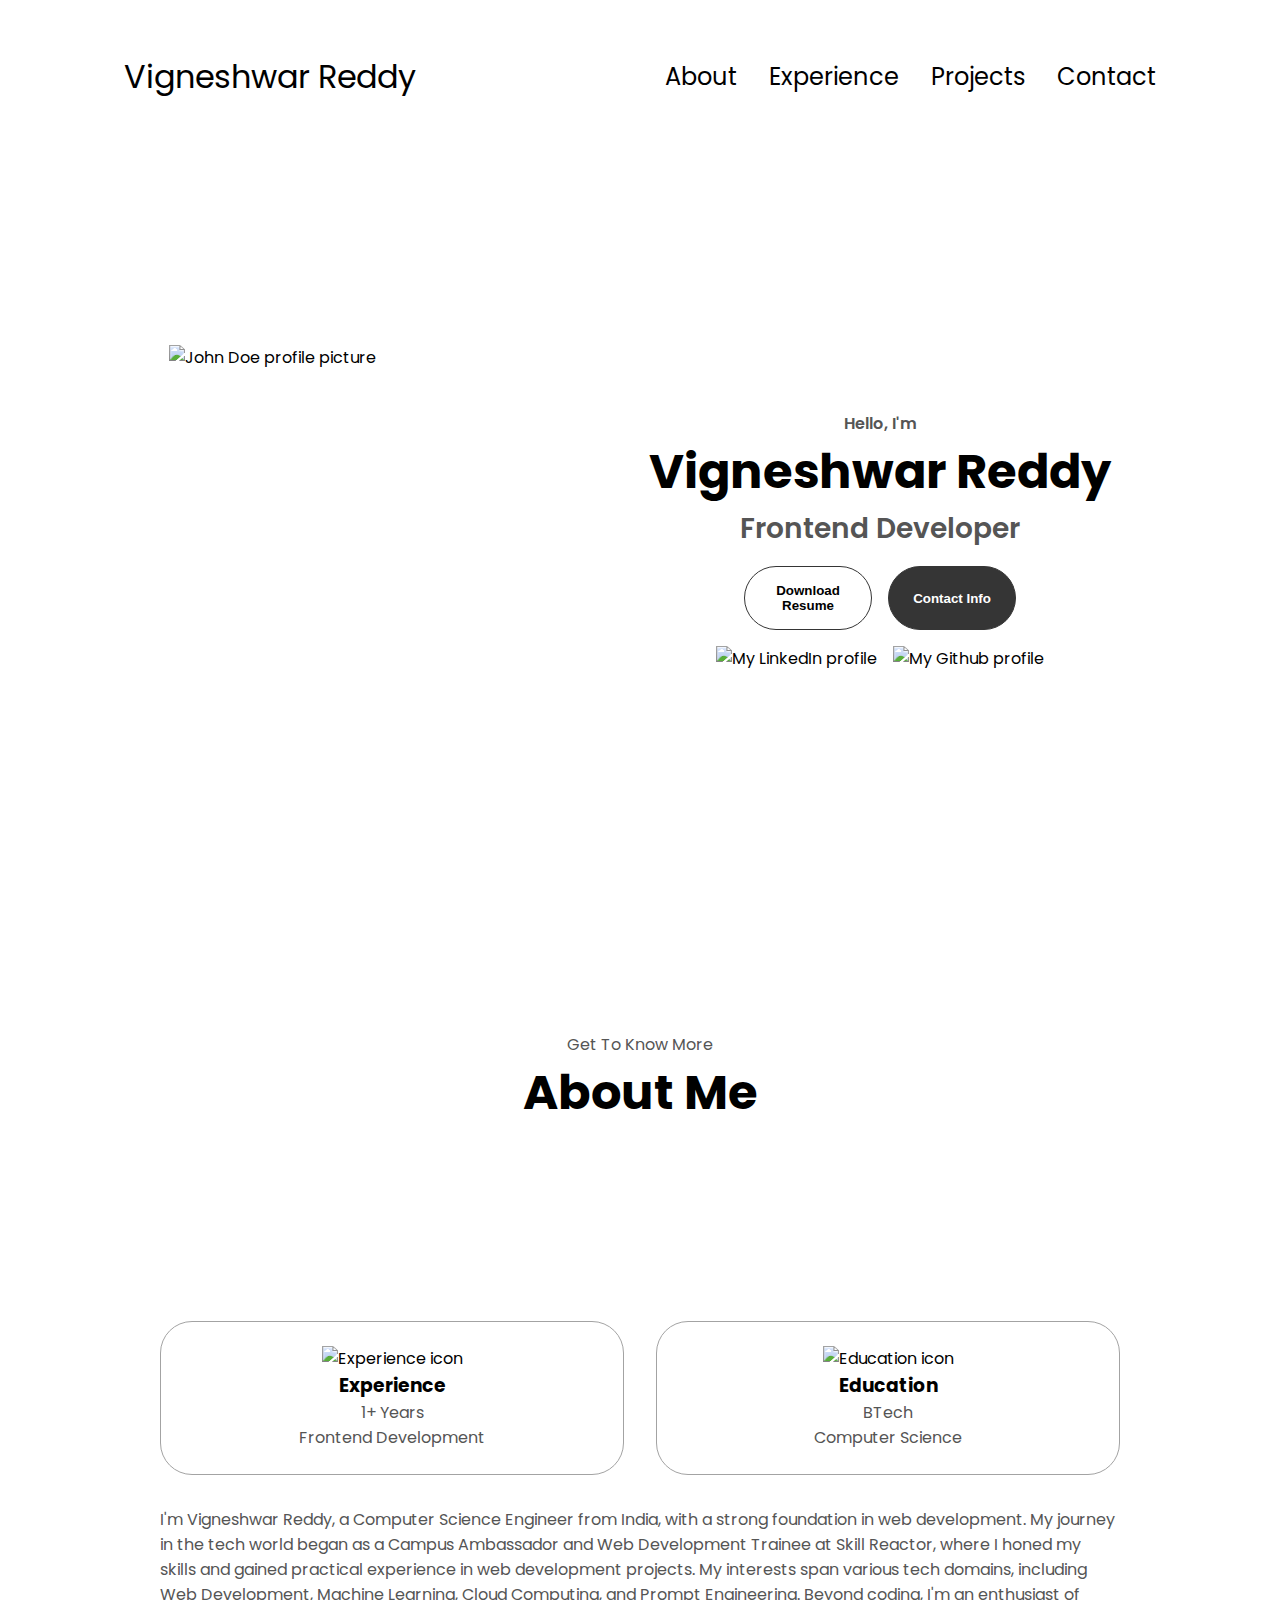
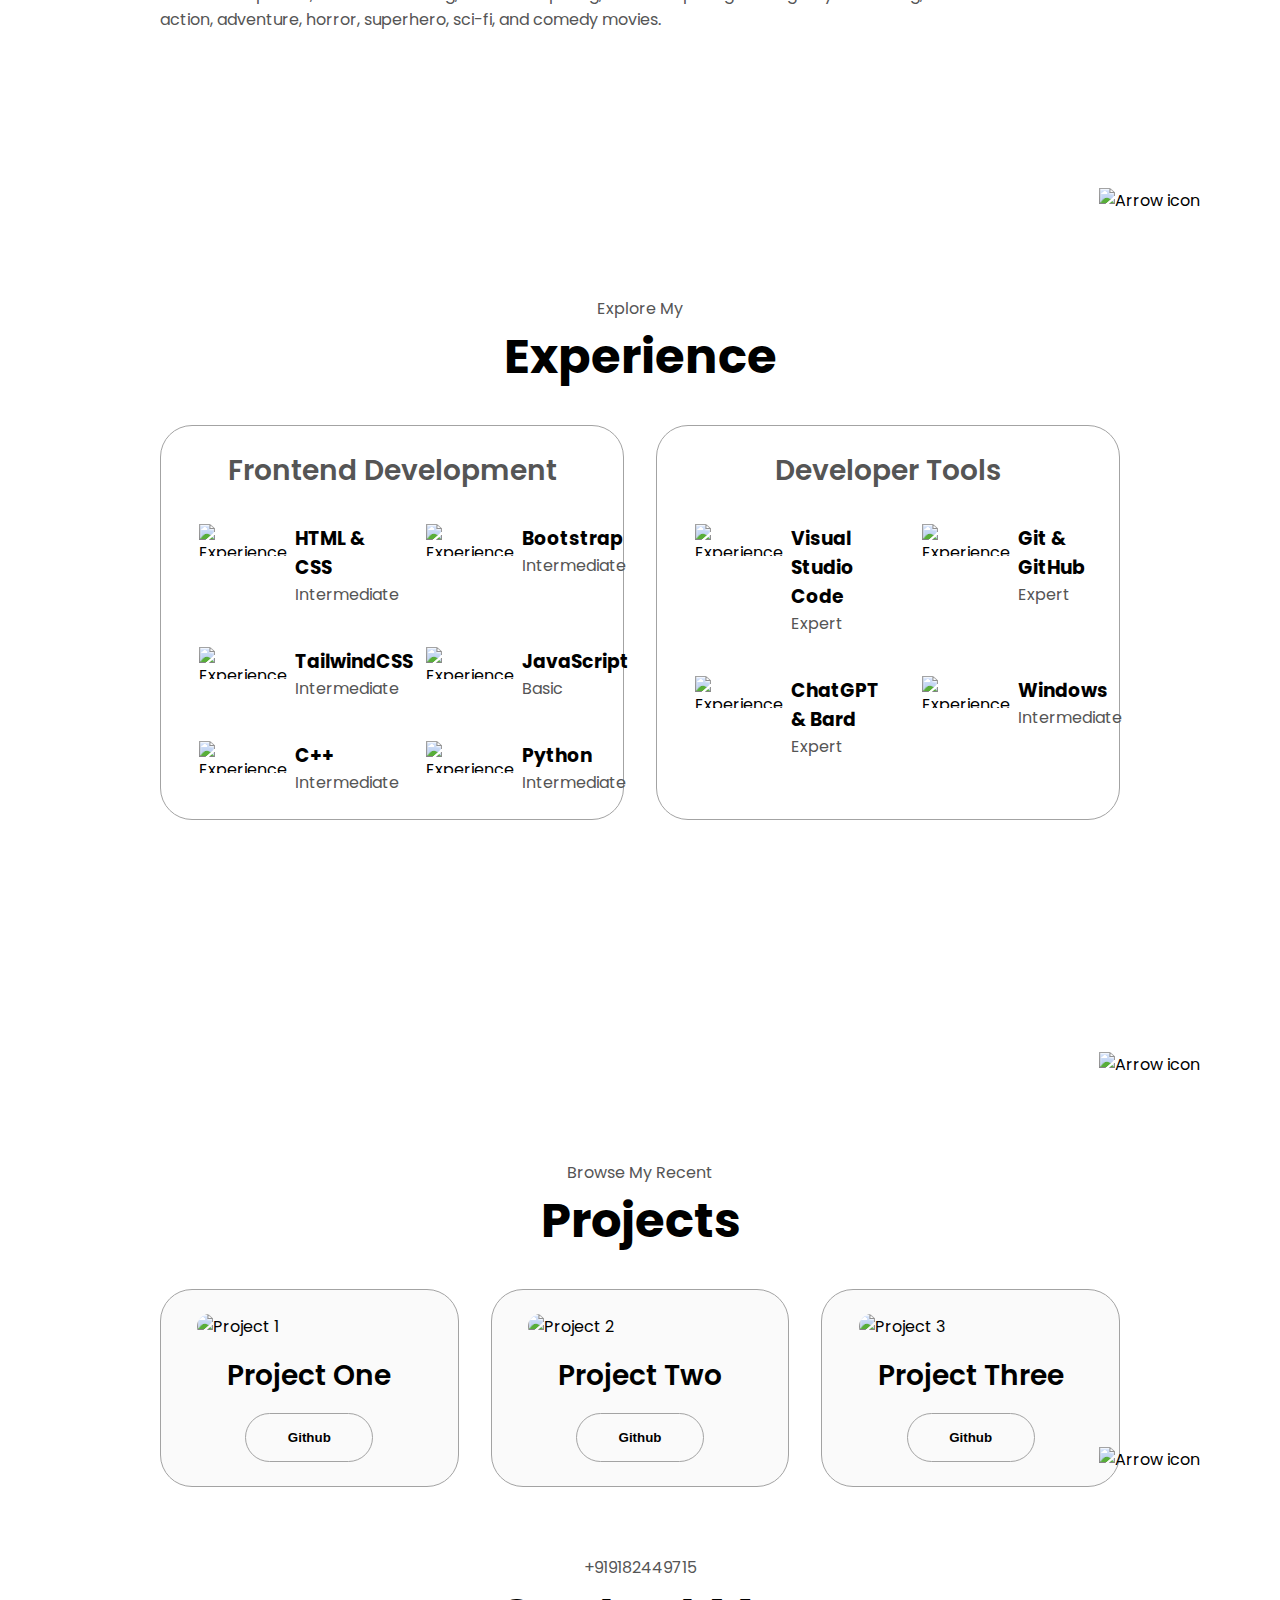
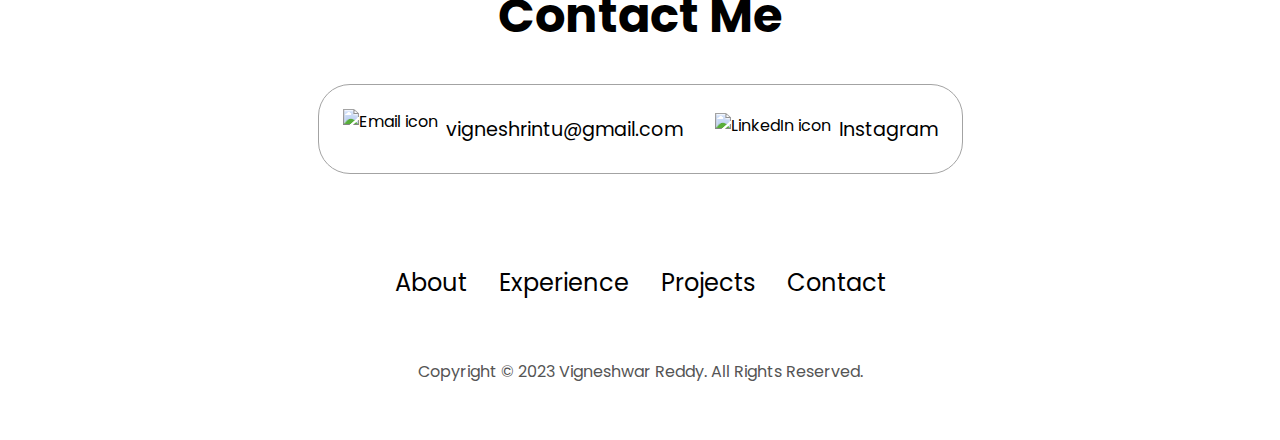
==== Portfolio/index.html @ 5e2b3e33 "Added Portfolio" ====
<!DOCTYPE html>
<html lang="en">
  <head>
    <meta charset="UTF-8" />
    <meta http-equiv="X-UA-Compatible" content="IE=edge" />
    <meta name="viewport" content="width=device-width, initial-scale=1.0" />
    <title>Portfolio</title>
    <link rel="stylesheet" href="style.css" />
    <link rel="stylesheet" href="mediaqueries.css" />
  </head>
  <body>
    <nav id="desktop-nav">
      <div class="logo">Vigneshwar Reddy</div>
      <div>
        <ul class="nav-links">
          <li><a href="#about">About</a></li>
          <li><a href="#experience">Experience</a></li>
          <li><a href="#projects">Projects</a></li>
          <li><a href="#contact">Contact</a></li>
        </ul>
      </div>
    </nav>
    <nav id="hamburger-nav">
      <div class="logo">Vigneshwar Reddy</div>
      <div class="hamburger-menu">
        <div class="hamburger-icon" onclick="toggleMenu()">
          <span></span>
          <span></span>
          <span></span>
        </div>
        <div class="menu-links">
          <li><a href="#about" onclick="toggleMenu()">About</a></li>
          <li><a href="#experience" onclick="toggleMenu()">Experience</a></li>
          <li><a href="#projects" onclick="toggleMenu()">Projects</a></li>
          <li><a href="#contact" onclick="toggleMenu()">Contact</a></li>
        </div>
      </div>
    </nav>
    <section id="profile">
      <div class="section__pic-container">
        <img src="./assets/profile-pic.png" alt="John Doe profile picture" />
      </div>
      <div class="section__text">
        <p class="section__text__p1">Hello, I'm</p>
        <h1 class="title">Vigneshwar Reddy</h1>
        <p class="section__text__p2">Frontend Developer</p>
        <div class="btn-container">
          <button
            class="btn btn-color-2"
            onclick="window.open('./assets/Resume.pdf')"
          >
            Download Resume
          </button>
          <button class="btn btn-color-1" onclick="location.href='./#contact'">
            Contact Info
          </button>
        </div>
        <div id="socials-container">
          <img
            src="./assets/linkedin.png"
            alt="My LinkedIn profile"
            class="icon"
            onclick="location.href='https:linkedin.com/in/vigneshrintu/'"
          />
          <img
            src="./assets/github.png"
            alt="My Github profile"
            class="icon"
            onclick="location.href='https://github.com/vigneshrintu/'"
          />
        </div>
      </div>
    </section>
    <section id="about">
      <p class="section__text__p1">Get To Know More</p>
      <h1 class="title">About Me</h1>
      <div class="section-container">
       
        <div class="about-details-container">
          <div class="about-containers">
            <div class="details-container">
              <img
                src="./assets/experience.png"
                alt="Experience icon"
                class="icon"
              />
              <h3>Experience</h3>
              <p>1+ Years <br />Frontend Development</p>
            </div>
            <div class="details-container">
              <img
                src="./assets/education.png"
                alt="Education icon"
                class="icon"
              />
              <h3>Education</h3>
              <p>BTech<br />Computer Science</p>
            </div>
          </div>
          <div class="text-container">
            <p>
              I'm Vigneshwar Reddy, a Computer Science Engineer from India, with
              a strong foundation in web development. My journey in the tech
              world began as a Campus Ambassador and Web Development Trainee at
              Skill Reactor, where I honed my skills and gained practical
              experience in web development projects. My interests span various
              tech domains, including Web Development, Machine Learning, Cloud
              Computing, and Prompt Engineering. Beyond coding, I'm an
              enthusiast of action, adventure, horror, superhero, sci-fi, and
              comedy movies.
            </p>
          </div>
        </div>
      </div>
      <img
        src="./assets/arrow.png"
        alt="Arrow icon"
        class="icon arrow"
        onclick="location.href='./#experience'"
      />
    </section>
    <section id="experience">
      <p class="section__text__p1">Explore My</p>
      <h1 class="title">Experience</h1>
      <div class="experience-details-container">
        <div class="about-containers">
          <div class="details-container">
            <h2 class="experience-sub-title">Frontend Development</h2>
            <div class="article-container">
              <article>
                <img
                  src="./assets/checkmark.png"
                  alt="Experience icon"
                  class="icon"
                />
                <div>
                  <h3>HTML & CSS</h3>
                  <p>Intermediate</p>
                </div>
              </article>
              <article>
                <img
                  src="./assets/checkmark.png"
                  alt="Experience icon"
                  class="icon"
                />
                <div>
                  <h3>Bootstrap</h3>
                  <p>Intermediate</p>
                </div>
              </article>
              <article>
                <img
                  src="./assets/checkmark.png"
                  alt="Experience icon"
                  class="icon"
                />
                <div>
                  <h3>TailwindCSS</h3>
                  <p>Intermediate</p>
                </div>
              </article>
              <article>
                <img
                  src="./assets/checkmark.png"
                  alt="Experience icon"
                  class="icon"
                />
                <div>
                  <h3>JavaScript</h3>
                  <p>Basic</p>
                </div>
              </article>
              <article>
                <img
                  src="./assets/checkmark.png"
                  alt="Experience icon"
                  class="icon"
                />
                <div>
                  <h3>C++</h3>
                  <p>Intermediate</p>
                </div>
              </article>
              <article>
                <img
                  src="./assets/checkmark.png"
                  alt="Experience icon"
                  class="icon"
                />
                <div>
                  <h3>Python</h3>
                  <p>Intermediate</p>
                </div>
              </article>
            </div>
          </div>
          <div class="details-container">
            <h2 class="experience-sub-title">Developer Tools</h2>
            <div class="article-container">
              <article>
                <img
                  src="./assets/checkmark.png"
                  alt="Experience icon"
                  class="icon"
                />
                <div>
                  <h3>Visual Studio Code</h3>
                  <p>Expert</p>
                </div>
              </article>
              <article>
                <img
                  src="./assets/checkmark.png"
                  alt="Experience icon"
                  class="icon"
                />
                <div>
                  <h3>Git & GitHub</h3>
                  <p>Expert</p>
                </div>
              </article>
              <article>
                <img
                  src="./assets/checkmark.png"
                  alt="Experience icon"
                  class="icon"
                />
                <div>
                  <h3>ChatGPT & Bard</h3>
                  <p>Expert</p>
                </div>
              </article>
              <article>
                <img
                  src="./assets/checkmark.png"
                  alt="Experience icon"
                  class="icon"
                />
                <div>
                  <h3>Windows</h3>
                  <p>Intermediate</p>
                </div>
              </article>
            </div>
          </div>
        </div>
      </div>
      <img
        src="./assets/arrow.png"
        alt="Arrow icon"
        class="icon arrow"
        onclick="location.href='./#projects'"
      />
    </section>
    <section id="projects">
      <p class="section__text__p1">Browse My Recent</p>
      <h1 class="title">Projects</h1>
      <div class="experience-details-container">
        <div class="about-containers">
          <div class="details-container color-container">
            <div class="article-container">
              <img
                src="./assets/project-1.png"
                alt="Project 1"
                class="project-img"
              />
            </div>
            <h2 class="experience-sub-title project-title">Project One</h2>
            <div class="btn-container">
              <button
                class="btn btn-color-2 project-btn"
                onclick="location.href='https://github.com/vigneshrintu/'"
              >
                Github
              </button>
              
            </div>
          </div>
          <div class="details-container color-container">
            <div class="article-container">
              <img
                src="./assets/project-2.png"
                alt="Project 2"
                class="project-img"
              />
            </div>
            <h2 class="experience-sub-title project-title">Project Two</h2>
            <div class="btn-container">
              <button
                class="btn btn-color-2 project-btn"
                onclick="location.href='https://github.com/vigneshrintu/'"
              >
                Github
             
            </div>
          </div>
          <div class="details-container color-container">
            <div class="article-container">
              <img
                src="./assets/project-3.png"
                alt="Project 3"
                class="project-img"
              />
            </div>
            <h2 class="experience-sub-title project-title">Project Three</h2>
            <div class="btn-container">
              <button
                class="btn btn-color-2 project-btn"
                onclick="location.href='https://github.com/vigneshrintu/'"
              >
                Github
              </button>
            </div>
          </div>
        </div>
      </div>
      <img
        src="./assets/arrow.png"
        alt="Arrow icon"
        class="icon arrow"
        onclick="location.href='./#contact'"
      />
    </section>
    <section id="contact">
      <p class="section__text__p1">+919182449715</p>
      <h1 class="title">Contact Me</h1>
      <div class="contact-info-upper-container">
        <div class="contact-info-container">
          <img
            src="./assets/email.png"
            alt="Email icon"
            class="icon contact-icon email-icon"
          />
          <p>
            <a href="mailto:vigneshrintu@gmail.com">vigneshrintu@gmail.com</a>
          </p>
        </div>
        <div class="contact-info-container">
          <img
            src="./assets/instagram.webp"
            alt="LinkedIn icon"
            class="icon contact-icon"
          />
          <p>
            <a
              href="https://instagram.com/rin2_reddy?utm_source=qr&igshid=MzNlNGNkZWQ4Mg=="
              >Instagram</a
            >
          </p>
        </div>
      </div>
    </section>
    <footer>
      <nav>
        <div class="nav-links-container">
          <ul class="nav-links">
            <li><a href="#about">About</a></li>
            <li><a href="#experience">Experience</a></li>
            <li><a href="#projects">Projects</a></li>
            <li><a href="#contact">Contact</a></li>
          </ul>
        </div>
      </nav>
      <p>Copyright &#169; 2023 Vigneshwar Reddy. All Rights Reserved.</p>
    </footer>
    <script src="script.js"></script>
  </body>
</html>
---- Portfolio/style.css ----
/* GENERAL */

@import url("https://fonts.googleapis.com/css2?family=Poppins:wght@300;400;500;600&display=swap");

* {
  margin: 0;
  padding: 0;
}

body {
  font-family: "Poppins", sans-serif;
}

html {
  scroll-behavior: smooth;
}

p {
  color: rgb(85, 85, 85);
}

/* TRANSITION */

a,
.btn {
  transition: all 300ms ease;
}

/* DESKTOP NAV */

nav,
.nav-links {
  display: flex;
}

nav {
  justify-content: space-around;
  align-items: center;
  height: 17vh;
}

.nav-links {
  gap: 2rem;
  list-style: none;
  font-size: 1.5rem;
}

a {
  color: black;
  text-decoration: none;
  text-decoration-color: white;
}

a:hover {
  color: grey;
  text-decoration: underline;
  text-underline-offset: 1rem;
  text-decoration-color: rgb(181, 181, 181);
}

.logo {
  font-size: 2rem;
}

.logo:hover {
  cursor: default;
}

/* HAMBURGER MENU */

#hamburger-nav {
  display: none;
}

.hamburger-menu {
  position: relative;
  display: inline-block;
}

.hamburger-icon {
  display: flex;
  flex-direction: column;
  justify-content: space-between;
  height: 24px;
  width: 30px;
  cursor: pointer;
}

.hamburger-icon span {
  width: 100%;
  height: 2px;
  background-color: black;
  transition: all 0.3 ease-in-out;
}

.menu-links {
  position: absolute;
  top: 100%;
  right: 0;
  background-color: white;
  width: fit-content;
  max-height: 0;
  overflow: hidden;
  transition: all 0.3 ease-in-out;
}

.menu-links a {
  display: block;
  padding: 10px;
  text-align: center;
  font-size: 1.5rem;
  color: black;
  text-decoration: none;
  transition: all 0.3 ease-in-out;
}

.menu-links li {
  list-style: none;
}

.menu-links.open {
  max-height: 300px;
}

.hamburger-icon.open span:first-child {
  transform: rotate(45deg) translate(10px, 5px);
}

.hamburger-icon.open span:nth-child(2) {
  opacity: 0;
}

.hamburger-icon.open span:last-child {
  transform: rotate(-45deg) translate(10px, -5px);
}

.hamburger-icon span:first-child {
  transform: none;
}

.hamburger-icon span:first-child {
  opacity: 1;
}

.hamburger-icon span:first-child {
  transform: none;
}

/* SECTIONS */

section {
  padding-top: 4vh;
  height: 96vh;
  margin: 0 10rem;
  box-sizing: border-box;
  min-height: fit-content;
}

.section-container {
  display: flex;
}

/* PROFILE SECTION */

#profile {
  display: flex;
  justify-content: center;
  gap: 5rem;
  height: 80vh;
}

.section__pic-container {
  display: flex;
  height: 400px;
  width: 400px;
  margin: auto 0;
}

.section__text {
  align-self: center;
  text-align: center;
}

.section__text p {
  font-weight: 600;
}

.section__text__p1 {
  text-align: center;
}

.section__text__p2 {
  font-size: 1.75rem;
  margin-bottom: 1rem;
}

.title {
  font-size: 3rem;
  text-align: center;
}

#socials-container {
  display: flex;
  justify-content: center;
  margin-top: 1rem;
  gap: 1rem;
}

/* ICONS */

.icon {
  cursor: pointer;
  height: 2rem;
}

/* BUTTONS */

.btn-container {
  display: flex;
  justify-content: center;
  gap: 1rem;
}

.btn {
  font-weight: 600;
  transition: all 300ms ease;
  padding: 1rem;
  width: 8rem;
  border-radius: 2rem;
}

.btn-color-1,
.btn-color-2 {
  border: rgb(53, 53, 53) 0.1rem solid;
}

.btn-color-1:hover,
.btn-color-2:hover {
  cursor: pointer;
}

.btn-color-1,
.btn-color-2:hover {
  background: rgb(53, 53, 53);
  color: white;
}

.btn-color-1:hover {
  background: rgb(0, 0, 0);
}

.btn-color-2 {
  background: none;
}

.btn-color-2:hover {
  border: rgb(255, 255, 255) 0.1rem solid;
}

.btn-container {
  gap: 1rem;
}

/* ABOUT SECTION */

#about {
  position: relative;
}

.about-containers {
  gap: 2rem;
  margin-bottom: 2rem;
  margin-top: 2rem;
}

.about-details-container {
  justify-content: center;
  flex-direction: column;
}

.about-containers,
.about-details-container {
  display: flex;
}

.about-pic {
  border-radius: 2rem;
}

.arrow {
  position: absolute;
  right: -5rem;
  bottom: 2.5rem;
}

.details-container {
  padding: 1.5rem;
  flex: 1;
  background: white;
  border-radius: 2rem;
  border: rgb(53, 53, 53) 0.1rem solid;
  border-color: rgb(163, 163, 163);
  text-align: center;
}

.section-container {
  gap: 4rem;
  height: 80%;
}

.section__pic-container {
  height: 400px;
  width: 400px;
  margin: auto 0;
}

/* EXPERIENCE SECTION */

#experience {
  position: relative;
}

.experience-sub-title {
  color: rgb(85, 85, 85);
  font-weight: 600;
  font-size: 1.75rem;
  margin-bottom: 2rem;
}

.experience-details-container {
  display: flex;
  justify-content: center;
  flex-direction: column;
}

.article-container {
  display: flex;
  text-align: initial;
  flex-wrap: wrap;
  flex-direction: row;
  gap: 2.5rem;
  justify-content: space-around;
}

article {
  display: flex;
  width: 10rem;
  justify-content: space-around;
  gap: 0.5rem;
}

article .icon {
  cursor: default;
}

/* PROJECTS SECTION */

#projects {
  position: relative;
}

.color-container {
  border-color: rgb(163, 163, 163);
  background: rgb(250, 250, 250);
}

.project-img {
  border-radius: 2rem;
  width: 90%;
  height: 90%;
}

.project-title {
  margin: 1rem;
  color: black;
}

.project-btn {
  color: black;
  border-color: rgb(163, 163, 163);
}

/* CONTACT */

#contact {
  display: flex;
  justify-content: center;
  flex-direction: column;
  height: 70vh;
}

.contact-info-upper-container {
  display: flex;
  justify-content: center;
  border-radius: 2rem;
  border: rgb(53, 53, 53) 0.1rem solid;
  border-color: rgb(163, 163, 163);
  background: (250, 250, 250);
  margin: 2rem auto;
  padding: 0.5rem;
}

.contact-info-container {
  display: flex;
  align-items: center;
  justify-content: center;
  gap: 0.5rem;
  margin: 1rem;
}

.contact-info-container p {
  font-size: larger;
}

.contact-icon {
  cursor: default;
}

.email-icon {
  height: 2.5rem;
}

/* FOOTER SECTION */

footer {
  height: 26vh;
  margin: 0 1rem;
}

footer p {
  text-align: center;
}
---- Portfolio/mediaqueries.css ----
@media screen and (max-width: 1400px) {
  #profile {
    height: 83vh;
    margin-bottom: 6rem;
  }
  .about-containers {
    flex-wrap: wrap;
  }
  #contact,
  #projects {
    height: fit-content;
  }
}

@media screen and (max-width: 1200px) {
  #desktop-nav {
    display: none;
  }
  #hamburger-nav {
    display: flex;
  }
  #experience,
  .experience-details-container {
    margin-top: 2rem;
  }
  #profile,
  .section-container {
    display: block;
  }
  .arrow {
    display: none;
  }
  section,
  .section-container {
    height: fit-content;
  }
  section {
    margin: 0 5%;
  }
  .section__pic-container {
    width: 275px;
    height: 275px;
    margin: 0 auto 2rem;
  }
  .about-containers {
    margin-top: 0;
  }
}

@media screen and (max-width: 600px) {
  #contact,
  footer {
    height: 40vh;
  }
  #profile {
    height: 83vh;
    margin-bottom: 0;
  }
  article {
    font-size: 1rem;
  }
  footer nav {
    height: fit-content;
    margin-bottom: 2rem;
  }
  .about-containers,
  .contact-info-upper-container,
  .btn-container {
    flex-wrap: wrap;
  }
  .contact-info-container {
    margin: 0;
  }
  .contact-info-container p,
  .nav-links li a {
    font-size: 1rem;
  }
  .experience-sub-title {
    font-size: 1.25rem;
  }
  .logo {
    font-size: 1.5rem;
  }
  .nav-links {
    flex-direction: column;
    gap: 0.5rem;
    text-align: center;
  }
  .section__pic-container {
    width: auto;
    height: 46vw;
    justify-content: center;
  }
  .section__text__p2 {
    font-size: 1.25rem;
  }
  .title {
    font-size: 2rem;
  }
  .text-container {
    text-align: justify;
  }
}
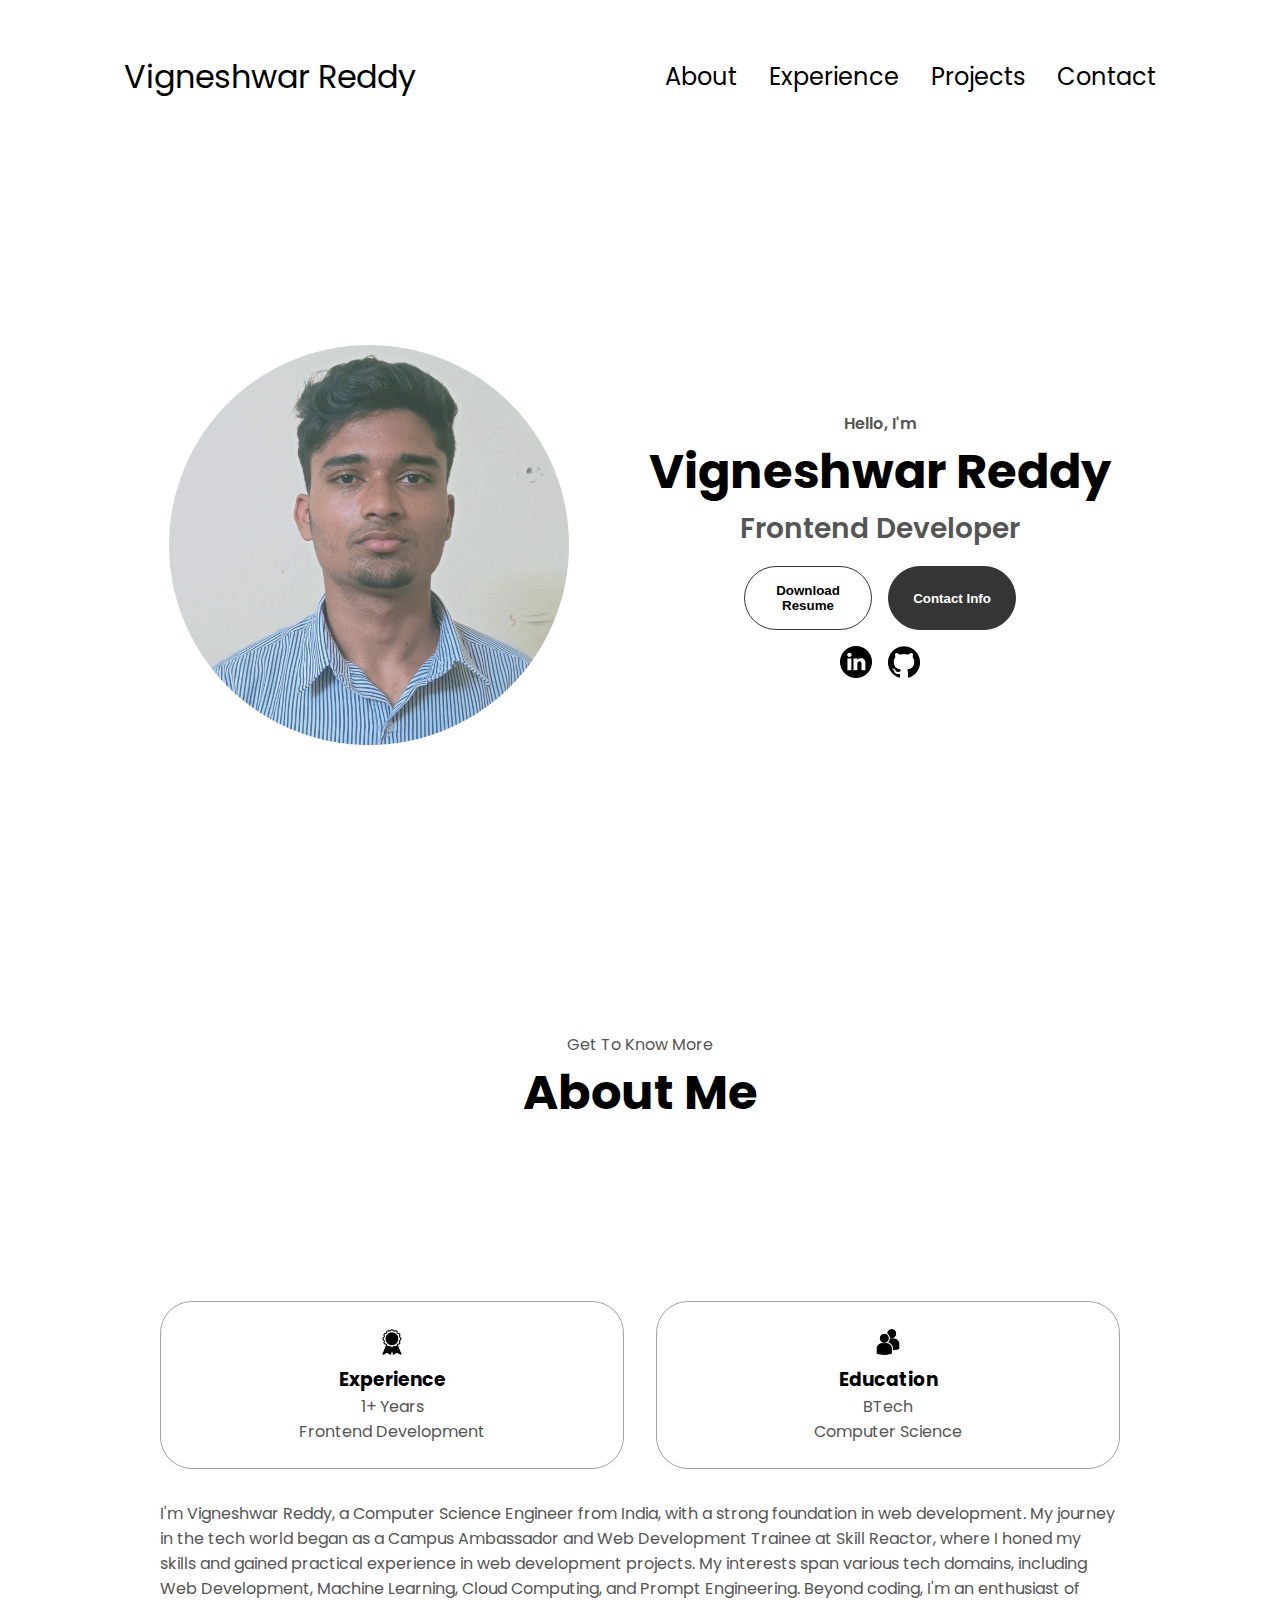
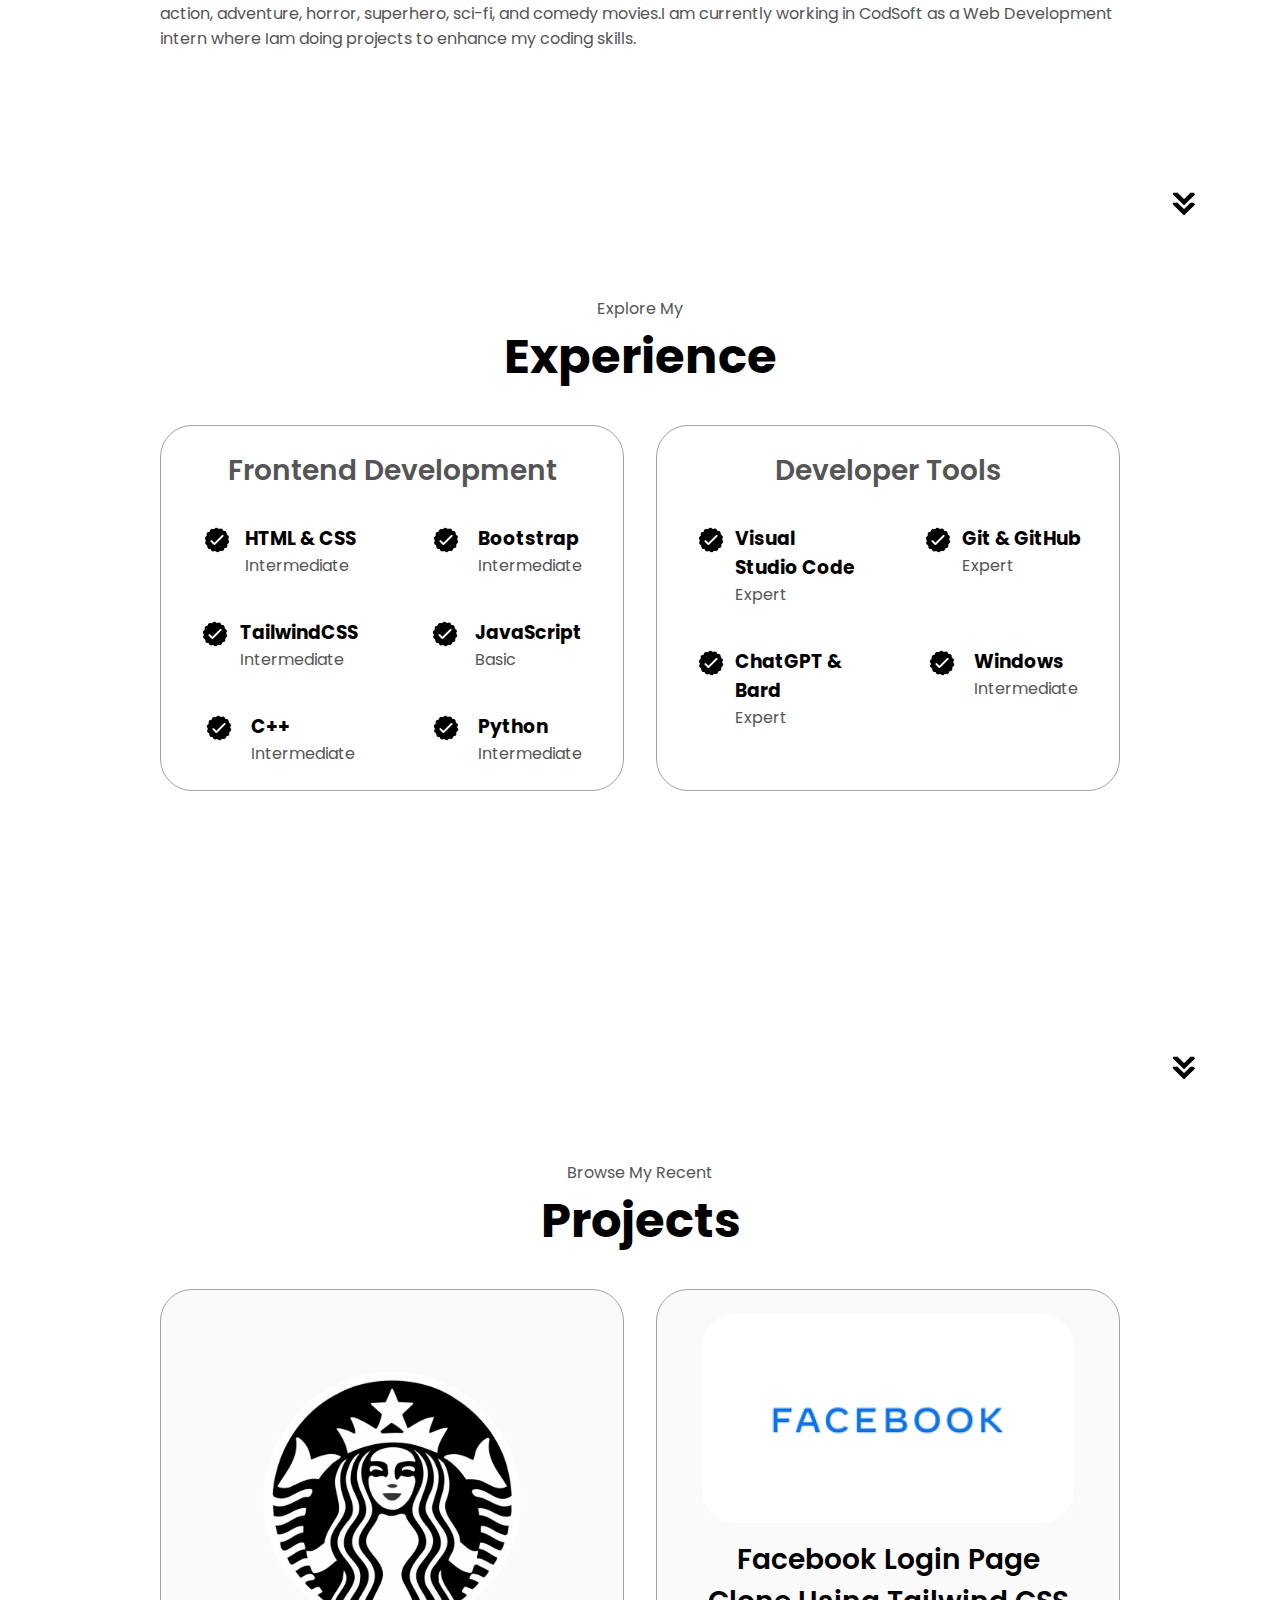
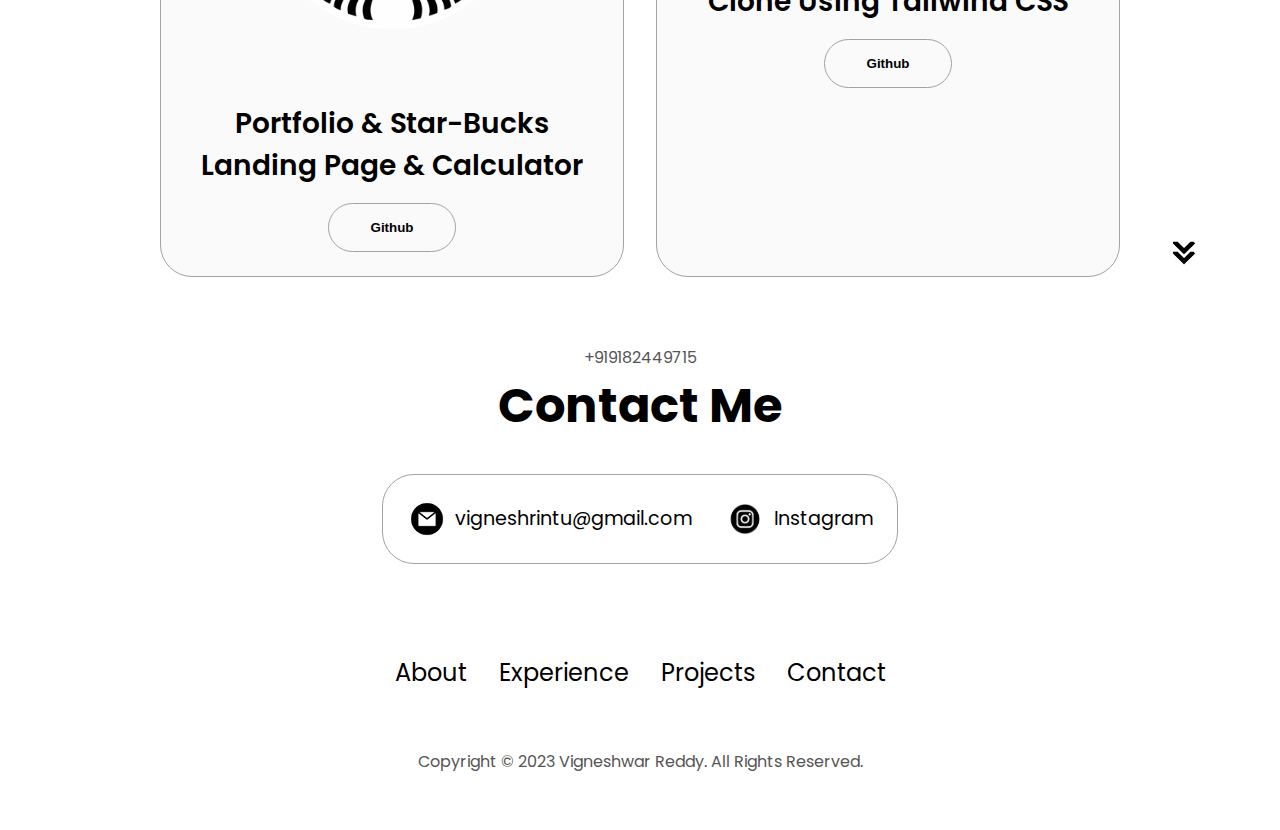
==== commit fd39381e: "Added projects section in portfolio" ====
--- a/Portfolio/index.html
+++ b/Portfolio/index.html
@@ -107,7 +107,8 @@
               tech domains, including Web Development, Machine Learning, Cloud
               Computing, and Prompt Engineering. Beyond coding, I'm an
               enthusiast of action, adventure, horror, superhero, sci-fi, and
-              comedy movies.
+              comedy movies.I am currently working in CodSoft as a Web Development
+               intern where Iam doing projects to enhance my coding skills.
             </p>
           </div>
         </div>
@@ -261,16 +262,16 @@
           <div class="details-container color-container">
             <div class="article-container">
               <img
-                src="./assets/project-1.png"
+                src="./assets/starbucks.webp"
                 alt="Project 1"
                 class="project-img"
               />
             </div>
-            <h2 class="experience-sub-title project-title">Project One</h2>
+            <h2 class="experience-sub-title project-title">Portfolio & Star-Bucks Landing Page & Calculator</h2>
             <div class="btn-container">
               <button
                 class="btn btn-color-2 project-btn"
-                onclick="location.href='https://github.com/vigneshrintu/'"
+                onclick="location.href='https://github.com/vigneshrintu/CODSOFT.git'"
               >
                 Github
               </button>
@@ -280,39 +281,22 @@
           <div class="details-container color-container">
             <div class="article-container">
               <img
-                src="./assets/project-2.png"
+                src="./assets/facebook-text.png"
                 alt="Project 2"
                 class="project-img"
               />
             </div>
-            <h2 class="experience-sub-title project-title">Project Two</h2>
+            <h2 class="experience-sub-title project-title">Facebook Login Page Clone Using Tailwind CSS</h2>
             <div class="btn-container">
               <button
                 class="btn btn-color-2 project-btn"
-                onclick="location.href='https://github.com/vigneshrintu/'"
+                onclick="location.href='https://github.com/vigneshrintu/Facebook-Landing-Page-Clone-Using-HTML-CSS-TailwindCSS.git'"
               >
                 Github
              
             </div>
           </div>
-          <div class="details-container color-container">
-            <div class="article-container">
-              <img
-                src="./assets/project-3.png"
-                alt="Project 3"
-                class="project-img"
-              />
-            </div>
-            <h2 class="experience-sub-title project-title">Project Three</h2>
-            <div class="btn-container">
-              <button
-                class="btn btn-color-2 project-btn"
-                onclick="location.href='https://github.com/vigneshrintu/'"
-              >
-                Github
-              </button>
-            </div>
-          </div>
+          
         </div>
       </div>
       <img
--- a/Portfolio/style.css
+++ b/Portfolio/style.css
@@ -314,7 +314,7 @@
   margin: auto 0;
 }
 
-/* EXPERIENCE SECTION */
+
 
 #experience {
   position: relative;
@@ -340,6 +340,7 @@
   flex-direction: row;
   gap: 2.5rem;
   justify-content: space-around;
+  
 }
 
 article {
